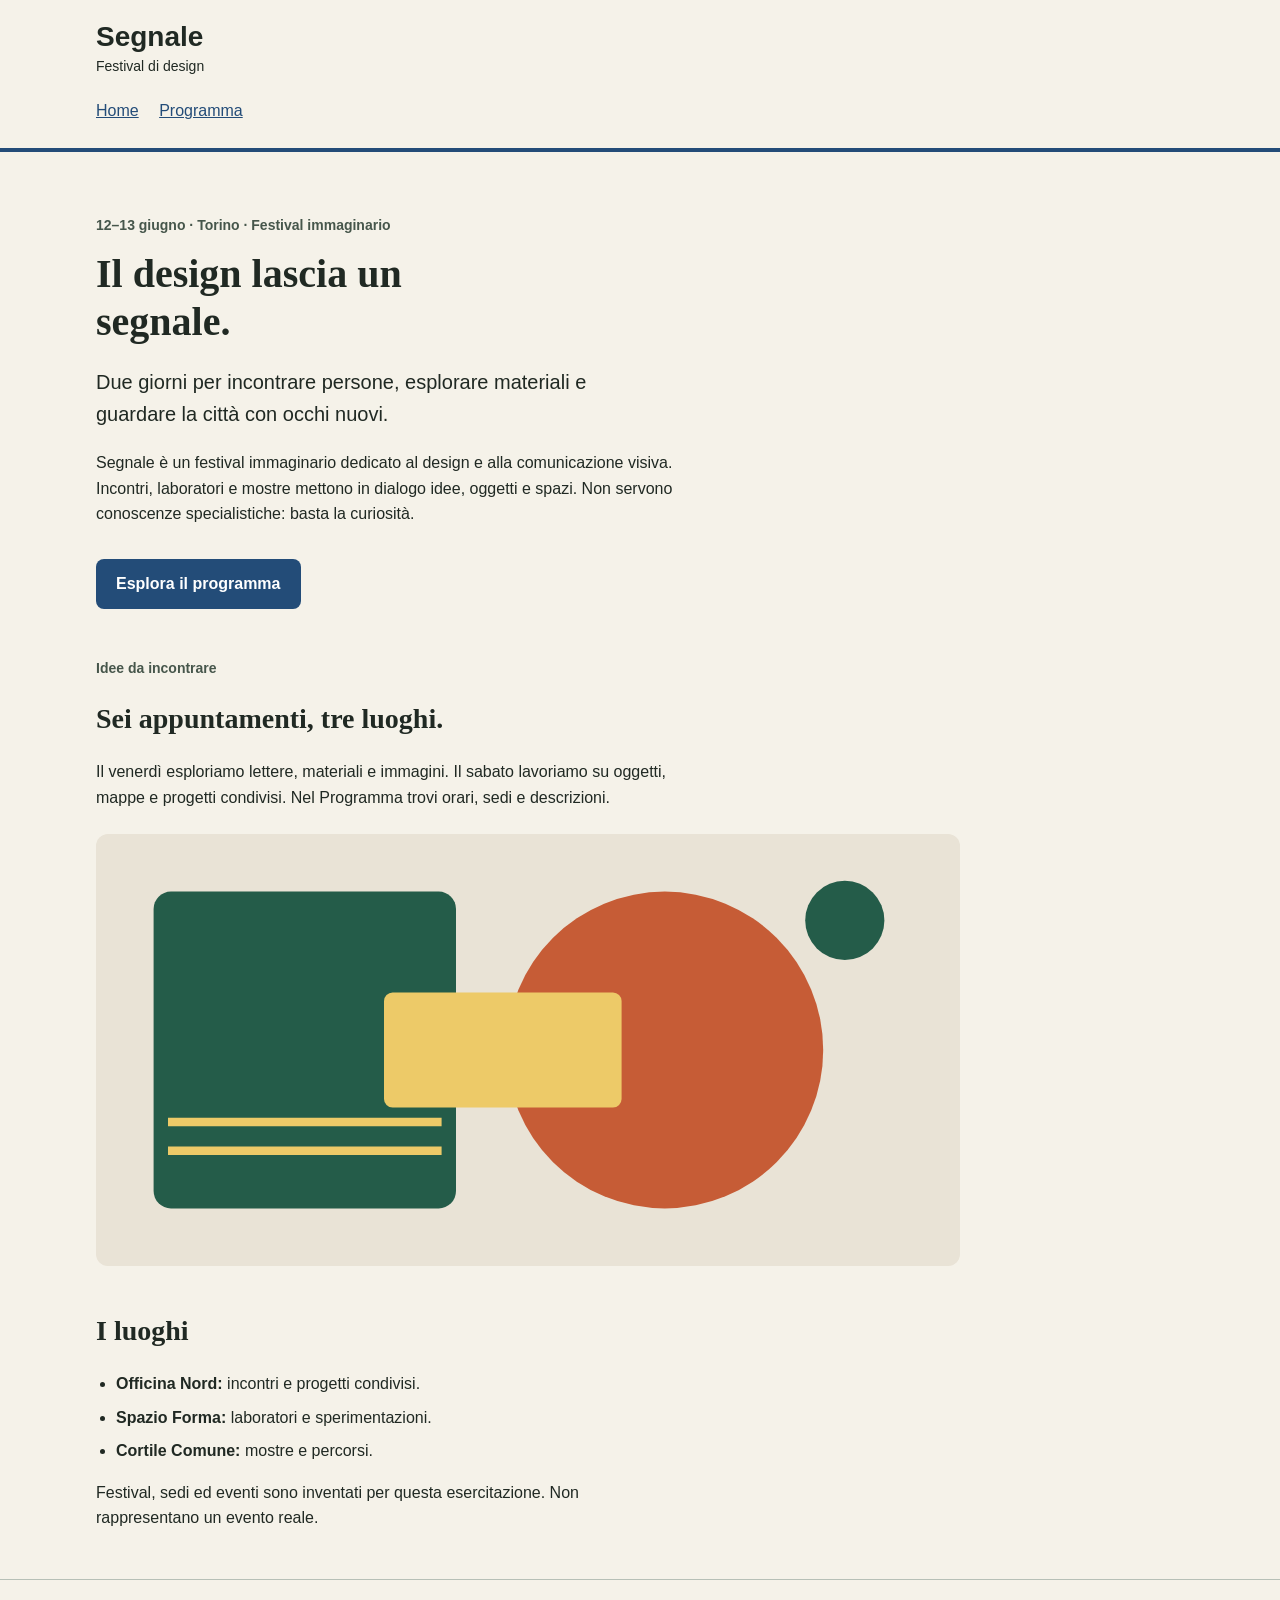
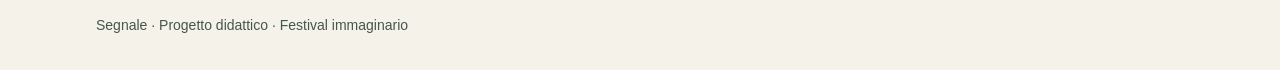
==== index.html @ 9d870bd4 "new file:   assets/citta-manifesto.svg 	new file:   assets/festival.svg 	new file:   assets/lettere-" ====
<!doctype html>
<html lang="it">
<head>
  <meta charset="utf-8">
  <meta name="viewport" content="width=device-width, initial-scale=1">
  <title>Segnale — Festival di design</title>
  <link rel="stylesheet" href="style.css">
</head>
<body>
  <a class="skip-link" href="#contenuto">Vai al contenuto</a>
  <header class="site-header">
    <div class="container">
      <a class="brand" href="index.html">Segnale<span>Festival di design</span></a>
      <nav>
        <a href="index.html">Home</a>
        <a href="programma.html">Programma</a>
      </nav>
    </div>
  </header>

  <main id="contenuto" class="container">
    <section class="intro">
      <p class="eyebrow">12–13 giugno · Torino · Festival immaginario</p>
      <h1 id="titolo-home">Il design lascia un segnale.</h1>
      <p class="lead">Due giorni per incontrare persone, esplorare materiali e guardare la città con occhi nuovi.</p>
      <p class="reading-text">Segnale è un festival immaginario dedicato al design e alla comunicazione visiva. Incontri, laboratori e mostre mettono in dialogo idee, oggetti e spazi. Non servono conoscenze specialistiche: basta la curiosità.</p>
      <a class="button-link" href="programma.html">Esplora il programma</a>
    </section>

    <section class="content-section">
      <p class="eyebrow">Idee da incontrare</p>
      <h2 id="titolo-festival">Sei appuntamenti, tre luoghi.</h2>
      <p class="reading-text">Il venerdì esploriamo lettere, materiali e immagini. Il sabato lavoriamo su oggetti, mappe e progetti condivisi. Nel Programma trovi orari, sedi e descrizioni.</p>
      <img class="festival-image" src="assets/festival.svg" alt="Composizione geometrica di cerchi e rettangoli nei colori del festival" width="1200" height="600">
    </section>

    <section class="content-section">
      <h2 id="titolo-luoghi">I luoghi</h2>
      <ul class="venues">
        <li><strong>Officina Nord:</strong> incontri e progetti condivisi.</li>
        <li><strong>Spazio Forma:</strong> laboratori e sperimentazioni.</li>
        <li><strong>Cortile Comune:</strong> mostre e percorsi.</li>
      </ul>
      <p class="reading-text">Festival, sedi ed eventi sono inventati per questa esercitazione. Non rappresentano un evento reale.</p>
    </section>
  </main>

  <footer class="site-footer"><div class="container"><p>Segnale · Progetto didattico · Festival immaginario</p></div></footer>
</body>
</html>
---- style.css ----
/* Segnale: esempio completo della consegna su Home e Programma. */

/* Valori condivisi: le regole interessate li richiamano con var(). */
:root {
  --colore-primario: #234c78;
  --colore-primario-scuro: #163454;
  --colore-sfondo: #f5f2e9;
  --colore-testo: #202923;
  --font-testo: Arial, Helvetica, sans-serif;
  --font-titoli: Georgia, "Times New Roman", serif;
}

* {
  box-sizing: border-box;
}

body {
  margin: 0;
  background: var(--colore-sfondo);
  color: var(--colore-testo);
  font-family: var(--font-testo);
  font-size: 1rem;
  line-height: 1.6;
}

a {
  color: var(--colore-primario);
}

a:hover {
  text-decoration: underline;
}

a:focus {
  outline: 3px solid var(--colore-testo);
}

.container {
  width: 92%;
  max-width: 68rem;
  margin: 0 auto;
}

.site-header {
  padding: 1.25rem 0;
  border-bottom: 4px solid var(--colore-primario);
}

.brand {
  display: inline-block;
  color: var(--colore-testo);
  font-size: 1.75rem;
  font-weight: bold;
  line-height: 1.2;
  text-decoration: none;
}

.brand span {
  display: block;
  margin-top: 0.25rem;
  font-size: 0.875rem;
  font-weight: normal;
}

nav {
  margin-top: 1rem;
}

nav a {
  display: inline-block;
  margin-right: 1rem;
  padding: 0.25rem 0;
}


.intro {
  padding: 3rem 0 1rem;
}

.eyebrow,
.event-meta {
  color: #46564b;
  font-size: 0.875rem;
  font-weight: bold;
}

h1,
h2,
h3 {
  font-family: var(--font-titoli);
  line-height: 1.2;
}

h1 {
  max-width: 18ch;
  margin: 0.75rem 0 1.25rem;
  font-size: 2.5rem;
}

h2 {
  font-size: 1.75rem;
}

h3 {
  margin: 0.5rem 0 0.75rem;
  font-size: 1.375rem;
}

.lead {
  max-width: 48ch;
  font-size: 1.25rem;
}

.reading-text {
  max-width: 65ch;
}

.button-link {
  display: inline-block;
  margin-top: 1rem;
  padding: 0.75rem 1.25rem;
  border-radius: 0.5rem;
  background: var(--colore-primario);
  color: #ffffff;
  font-weight: bold;
  text-decoration: none;
}

.button-link:hover {
  background: var(--colore-primario-scuro);
}

.content-section {
  margin: 2rem 0 3rem;
}

.festival-image {
  display: block;
  width: 100%;
  max-width: 54rem;
  height: auto;
  margin-top: 1.5rem;
  border-radius: 0.75rem;
}

.venues {
  padding-left: 1.25rem;
}

.venues li {
  margin-bottom: 0.5rem;
}

/* Disposizione di base: una colonna. */
.event-grid {
  display: grid;
  grid-template-columns: 1fr;
  gap: 2rem;
}

.event-card {
  overflow: hidden;
  border: 1px solid #b7c0b7;
  border-radius: 0.75rem;
  background: #ffffff;
}

.event-card img {
  display: block;
  width: 100%;
  height: auto;
}

.event-body {
  padding: 1.5rem;
}

.event-place {
  margin-bottom: 0;
  color: #46564b;
  font-size: 0.875rem;
}

.site-footer {
  padding: 1.25rem 0;
  border-top: 1px solid #b7c0b7;
  color: #46564b;
  font-size: 0.875rem;
}

.skip-link {
  position: absolute;
  top: -6rem;
  left: 1rem;
  padding: 0.75rem 1rem;
  background: #ffffff;
  color: var(--colore-testo);
}

.skip-link:focus {
  top: 1rem;
}

/* Da 600 px: due colonne. */
@media (min-width: 600px) {
  .event-grid {
    grid-template-columns: repeat(2, 1fr);
  }
}

/* Da 1024 px: tre colonne. Questa regola segue quella da 600 px. */
@media (min-width: 1024px) {
  .event-grid {
    grid-template-columns: repeat(3, 1fr);
  }
}
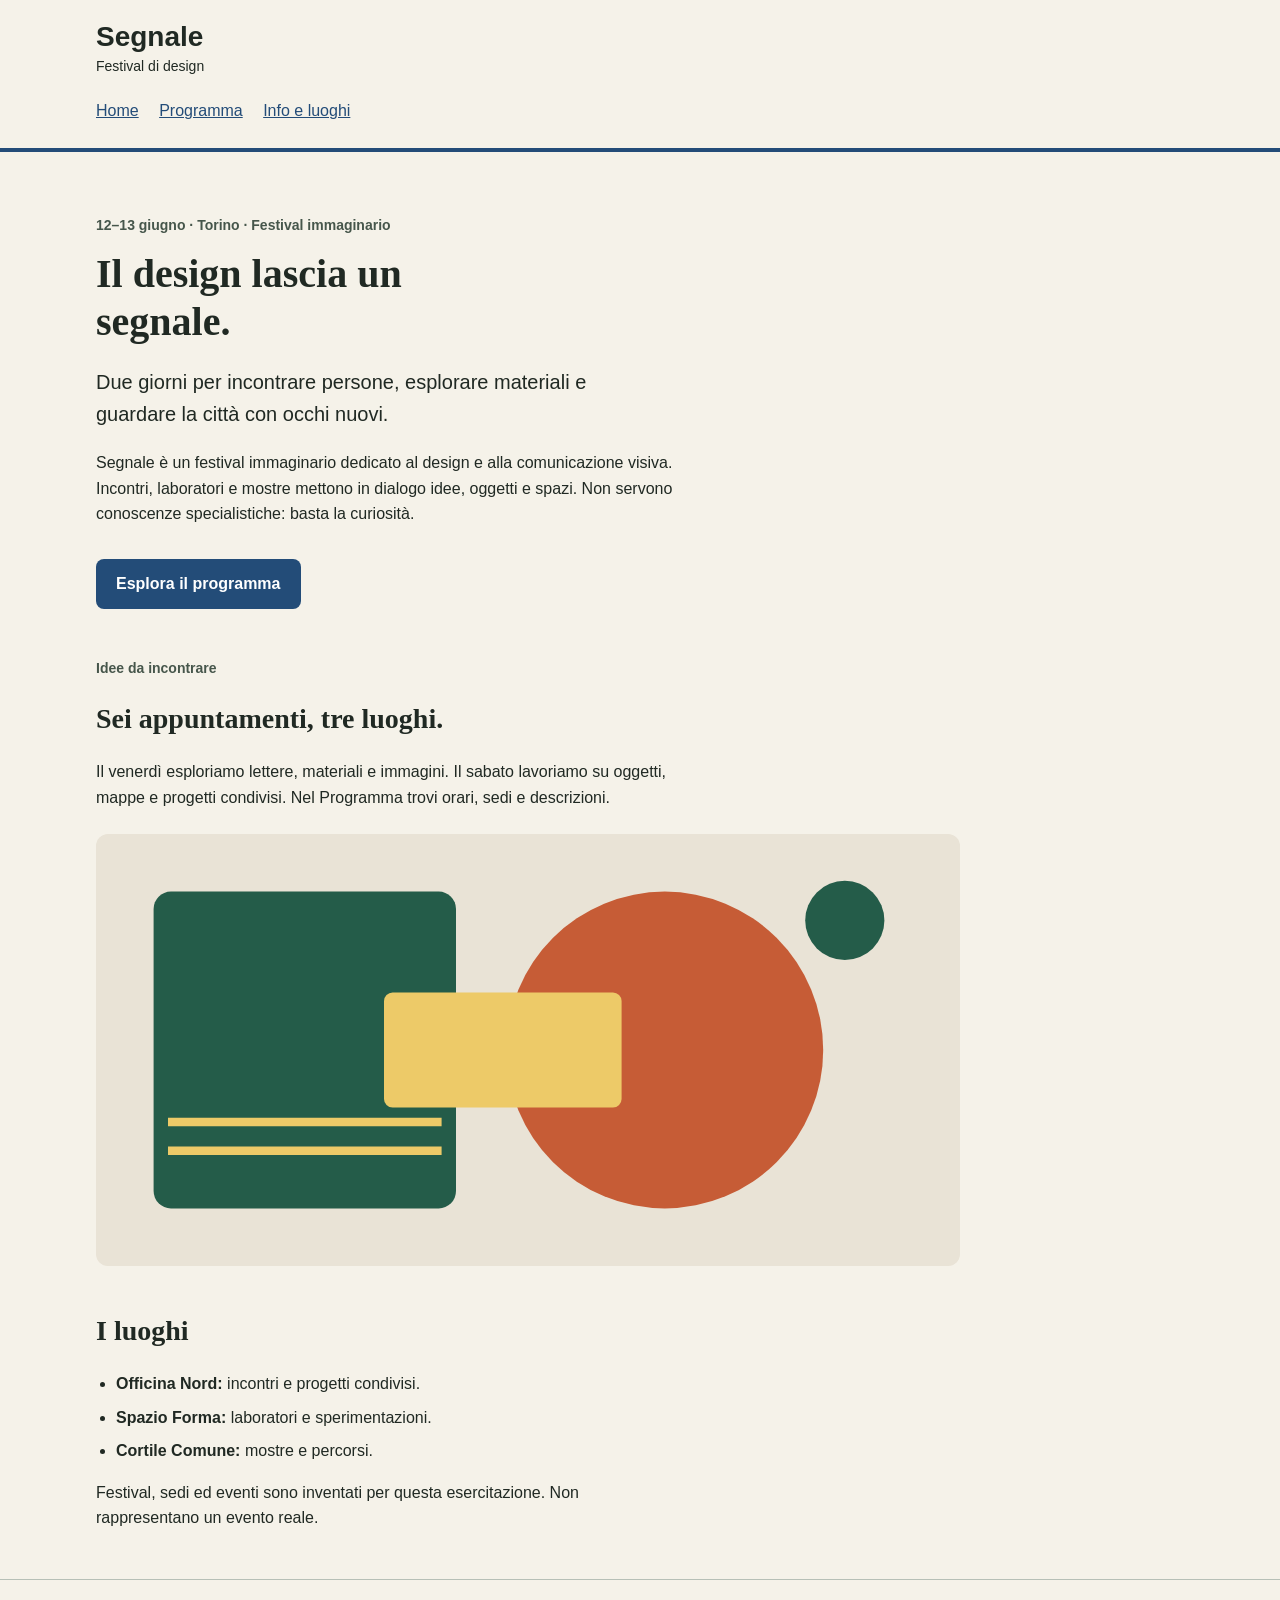
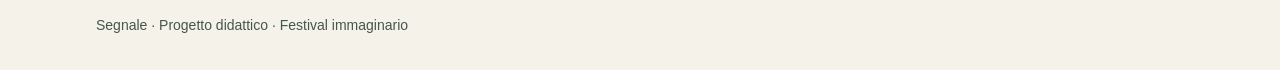
==== commit e14fb3fc: "modified:   index.html 	new file:   info.html 	modified:   programma.html 	modified:   style.css" ====
--- a/index.html
+++ b/index.html
@@ -14,6 +14,7 @@
       <nav>
         <a href="index.html">Home</a>
         <a href="programma.html">Programma</a>
+        <a href="info.html">Info e luoghi</a>
       </nav>
     </div>
   </header>
--- a/style.css
+++ b/style.css
@@ -1,5 +1,5 @@
 /* Segnale: esempio completo della consegna su Home e Programma. */
-
+@import url("https://cdn.jsdelivr.net/npm/swiper@11/swiper-bundle.min.css");
 /* Valori condivisi: le regole interessate li richiamano con var(). */
 :root {
   --colore-primario: #234c78;
@@ -214,3 +214,93 @@
     grid-template-columns: repeat(3, 1fr);
   }
 }
+.swiper {
+  width: 100%;
+  max-width: 54rem;
+  margin: 1.5rem 0 3rem;
+  border-radius: 0.75rem;
+  overflow: hidden;
+}
+
+.swiper-slide {
+  background: #ffffff;
+  border: 1px solid #b7c0b7;
+  border-radius: 0.75rem;
+  overflow: hidden;
+  display: flex;
+  flex-direction: column;
+}
+
+.swiper-slide img {
+  width: 100%;
+  height: auto;
+  display: block;
+  object-fit: cover;
+}
+
+.slide-caption {
+  padding: 1.25rem 1.5rem;
+}
+
+.slide-caption h3 {
+  margin: 0 0 0.5rem;
+  font-size: 1.25rem;
+}
+
+.slide-caption p {
+  margin: 0;
+  color: #46564b;
+  font-size: 0.95rem;
+}
+.venues-list {
+  padding-left: 1.25rem;
+  margin-bottom: 1.5rem;
+}
+
+.venues-list li {
+  margin-bottom: 0.75rem;
+}
+
+.map-container {
+  width: 100%;
+  max-width: 54rem;
+  border-radius: 0.75rem;
+  overflow: hidden;
+  border: 1px solid #b7c0b7;
+  margin-top: 1rem;
+}
+
+#mappa-sedi {
+  width: 100%;
+  height: 400px;
+  border: 0;
+  display: block;
+}
+
+.map-link {
+  margin-top: 0.75rem;
+  font-size: 0.95rem;
+}
+.swiper-button-next,
+.swiper-button-prev {
+  color: #ffffff;                  /* Colore bianco per la freccia */
+  font-size: 1.25rem;              /* Dimensione della freccia più piccola rispetto al default di 44px */
+  --swiper-navigation-size: 1.25rem;
+  width: 3.25rem;                  /* 1.25rem (dimensione freccia) + 2rem di diametro per il cerchio */
+  height: 3.25rem;                 /* 1.25rem + 2rem per mantenere la forma circolare perfetta */
+  border-radius: 50%;
+  display: flex;
+  align-items: center;
+  justify-content: center;
+  background-color: transparent;
+  transition: background-color 0.2s ease;
+  top: 40%; /* Centra le frecce nell'area occupata dalla sola fotografia */
+  transform: translateY(-50%);
+  margin-top: 0;
+}
+
+/* Cerchio nero parzialmente trasparente al passaggio del mouse (hover) */
+.swiper-button-next:hover,
+.swiper-button-prev:hover {
+  background-color: rgba(0, 0, 0, 0.5); /* Nero con opacità al 50% */
+}
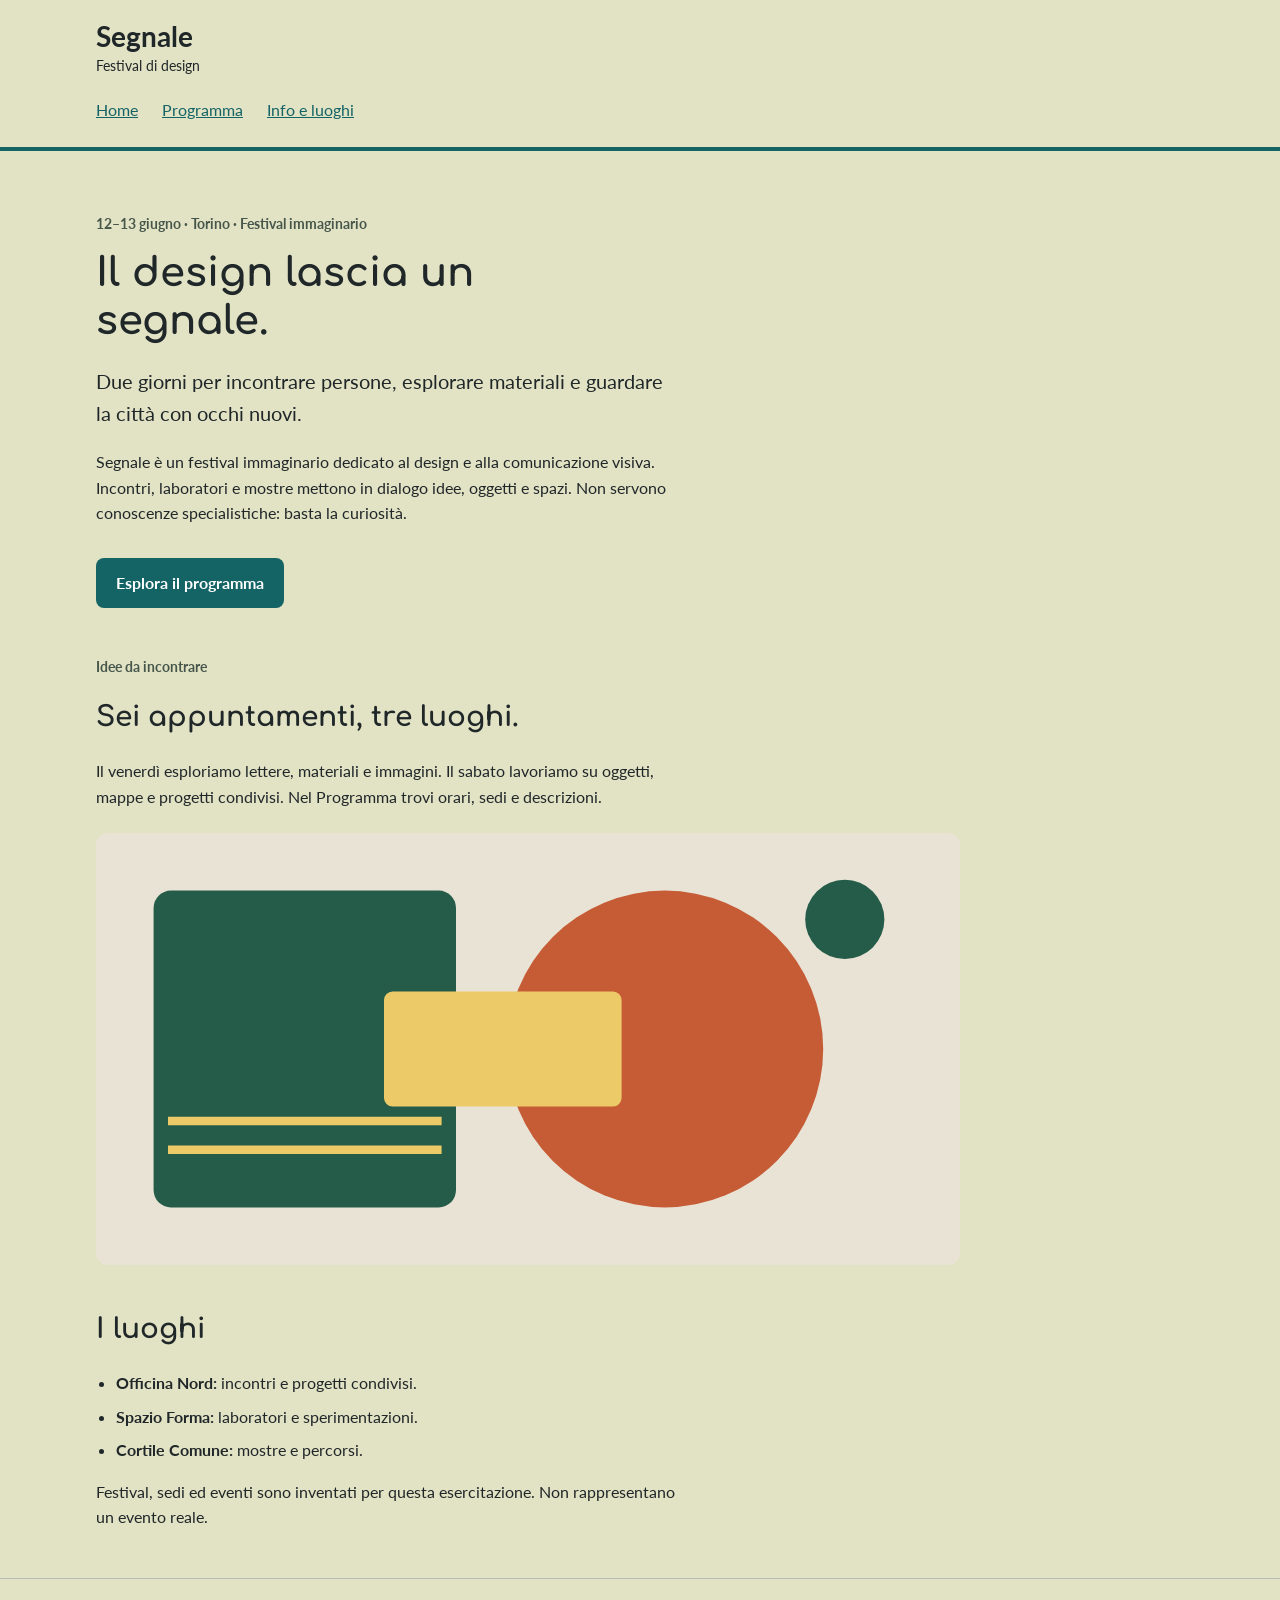
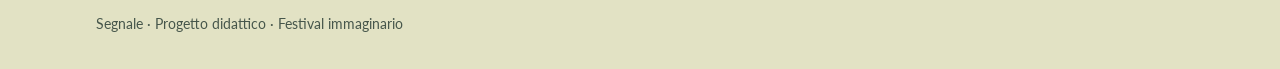
==== commit fddfa8cf: "modified:   index.html 	modified:   info.html 	modified:   programma.html 	modified:   style.css" ====
--- a/index.html
+++ b/index.html
@@ -4,6 +4,9 @@
   <meta charset="utf-8">
   <meta name="viewport" content="width=device-width, initial-scale=1">
   <title>Segnale — Festival di design</title>
+  <link rel="preconnect" href="https://fonts.googleapis.com">
+<link rel="preconnect" href="https://fonts.gstatic.com" crossorigin>
+<link href="https://fonts.googleapis.com/css2?family=Comfortaa:wght@400;700&family=Lato:ital,wght@0,400;0,700;1,400&display=swap" rel="stylesheet">
   <link rel="stylesheet" href="style.css">
 </head>
 <body>
@@ -11,10 +14,12 @@
   <header class="site-header">
     <div class="container">
       <a class="brand" href="index.html">Segnale<span>Festival di design</span></a>
-      <nav>
-        <a href="index.html">Home</a>
-        <a href="programma.html">Programma</a>
-        <a href="info.html">Info e luoghi</a>
+      <nav aria-label="Menu principale">
+        <ul class="nav-list">
+          <li><a href="index.html">Home</a></li>
+          <li><a href="programma.html">Programma</a></li>
+          <li><a href="info.html">Info e luoghi</a></li>
+        </ul>
       </nav>
     </div>
   </header>
--- a/style.css
+++ b/style.css
@@ -2,12 +2,12 @@
 @import url("https://cdn.jsdelivr.net/npm/swiper@11/swiper-bundle.min.css");
 /* Valori condivisi: le regole interessate li richiamano con var(). */
 :root {
-  --colore-primario: #234c78;
-  --colore-primario-scuro: #163454;
-  --colore-sfondo: #f5f2e9;
-  --colore-testo: #202923;
-  --font-testo: Arial, Helvetica, sans-serif;
-  --font-titoli: Georgia, "Times New Roman", serif;
+  --colore-primario: #146466;
+  --colore-primario-scuro: #5aaba9;
+  --colore-sfondo: #e2e2c4;
+  --colore-testo: #202729;
+  --font-testo: "Lato", Arial, Helvetica, sans-serif;
+  --font-titoli: "Comfortaa", sans-serif;
 }
 
 * {
@@ -42,6 +42,10 @@
 }
 
 .site-header {
+  position: sticky;
+  top: 0;
+  z-index: 1000;
+  background-color: var(--colore-sfondo);
   padding: 1.25rem 0;
   border-bottom: 4px solid var(--colore-primario);
 }
@@ -66,9 +70,17 @@
   margin-top: 1rem;
 }
 
-nav a {
+.nav-list {
+  list-style: none;
+  margin: 0;
+  padding: 0;
+  display: flex;
+  flex-direction: column;
+  gap: 0.5rem;
+}
+
+.nav-list a {
   display: inline-block;
-  margin-right: 1rem;
   padding: 0.25rem 0;
 }
 
@@ -192,6 +204,7 @@
   position: absolute;
   top: -6rem;
   left: 1rem;
+  z-index: 1001;
   padding: 0.75rem 1rem;
   background: #ffffff;
   color: var(--colore-testo);
@@ -203,6 +216,12 @@
 
 /* Da 600 px: due colonne. */
 @media (min-width: 600px) {
+  .nav-list {
+    flex-direction: row;
+    flex-wrap: wrap;
+    gap: 1.5rem;
+  }
+
   .event-grid {
     grid-template-columns: repeat(2, 1fr);
   }
